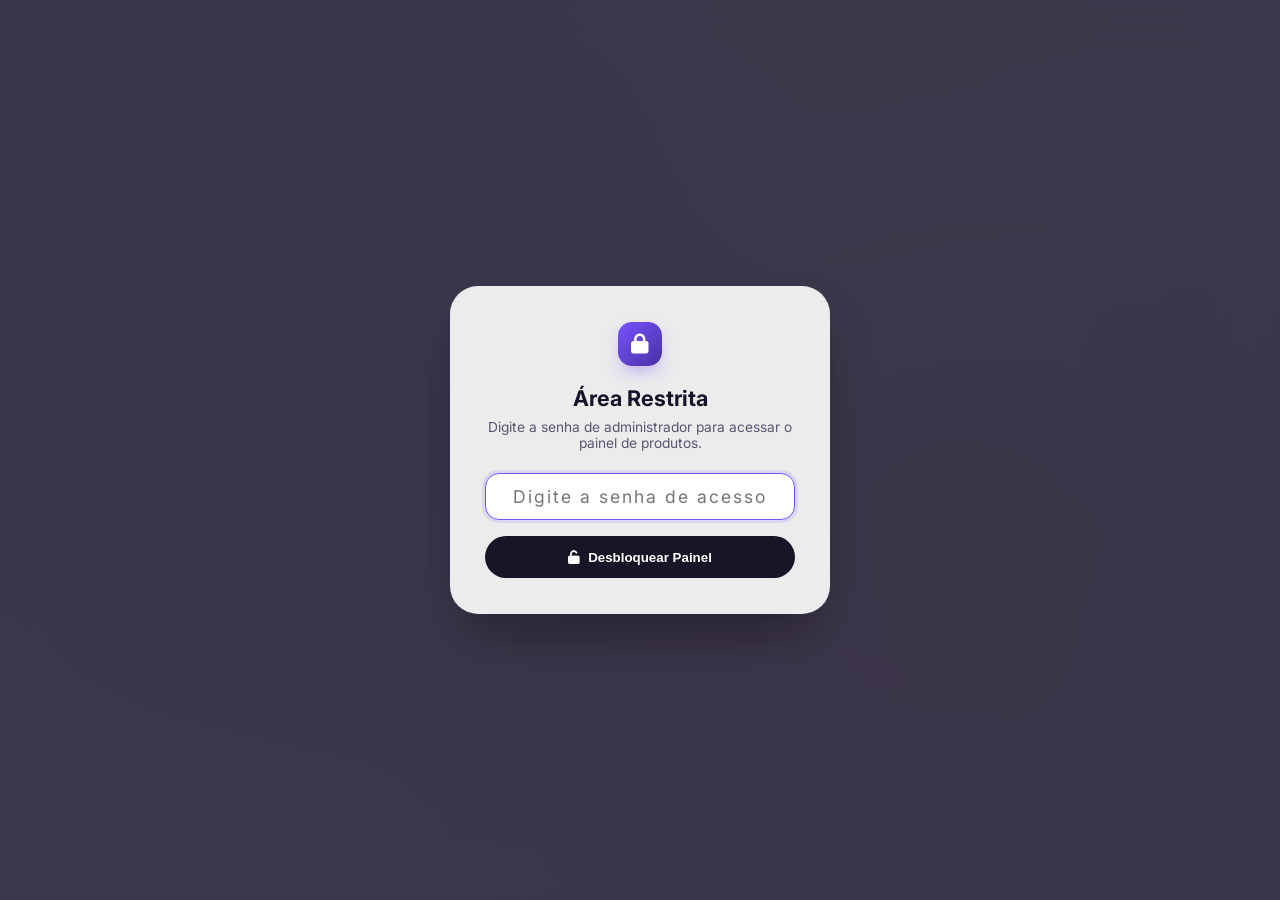
==== kakashi/index.html @ e04dc1f6 "security: atualizar senha de acesso do painel para VizoraTec" ====
<!DOCTYPE html>
<html lang="pt-BR">
<head>
  <meta charset="UTF-8" />
  <meta name="viewport" content="width=device-width, initial-scale=1.0, maximum-scale=1.0, user-scalable=yes, viewport-fit=cover" />
  <title>Admin Dashboard • Gestão de Catálogo</title>
  
  <link rel="preconnect" href="https://fonts.googleapis.com" />
  <link rel="preconnect" href="https://fonts.gstatic.com" crossorigin />
  <link href="https://fonts.googleapis.com/css2?family=Inter:wght@400;500;600;700;800&display=swap" rel="stylesheet" />
  <link rel="stylesheet" href="https://cdnjs.cloudflare.com/ajax/libs/font-awesome/6.5.1/css/all.min.css" />
  <link rel="stylesheet" href="../css/glass.css" />

  <style>
    /* Admin Specific Styling */
    .admin-container {
      max-width: 1100px;
      margin: 0 auto;
      position: relative;
      z-index: 2;
    }

    .admin-card {
      background: rgba(255, 255, 255, 0.7);
      backdrop-filter: var(--glass-blur);
      -webkit-backdrop-filter: var(--glass-blur);
      border: 1px solid var(--glass-border);
      border-radius: 28px;
      padding: 1.8rem;
      box-shadow: var(--glass-shadow), var(--specular-inner);
      margin-bottom: 2rem;
    }

    .admin-title-row {
      display: flex;
      align-items: center;
      justify-content: space-between;
      flex-wrap: wrap;
      gap: 1rem;
      margin-bottom: 1.5rem;
      padding-bottom: 1rem;
      border-bottom: 1px solid rgba(0, 0, 0, 0.06);
    }

    .admin-title-row h2 {
      font-size: 1.4rem;
      font-weight: 700;
      color: var(--text-primary);
      display: flex;
      align-items: center;
      gap: 10px;
    }

    /* Form Fields */
    .form-grid {
      display: grid;
      grid-template-columns: repeat(2, 1fr);
      gap: 1.2rem;
    }

    .form-group-full {
      grid-column: 1 / -1;
    }

    .form-label {
      display: block;
      font-size: 0.88rem;
      font-weight: 600;
      color: var(--text-primary);
      margin-bottom: 0.45rem;
    }

    .form-label small {
      font-weight: 400;
      color: var(--text-muted);
      margin-left: 4px;
    }

    .form-input, .form-textarea, .form-select {
      width: 100%;
      background: rgba(255, 255, 255, 0.85);
      border: 1px solid rgba(0, 0, 0, 0.12);
      border-radius: 14px;
      padding: 0.75rem 1rem;
      font-family: inherit;
      font-size: 0.95rem;
      color: var(--text-primary);
      outline: none;
      transition: all 0.2s ease;
    }

    .form-input:focus, .form-textarea:focus, .form-select:focus {
      background: #ffffff;
      border-color: var(--accent-purple);
      box-shadow: 0 0 0 3px rgba(120, 82, 255, 0.15);
    }

    .form-textarea {
      resize: vertical;
      min-height: 80px;
    }

    /* Quick image preview in form */
    .image-preview-strip {
      display: flex;
      align-items: center;
      gap: 12px;
      margin-top: 8px;
    }

    .image-preview-thumb {
      width: 60px;
      height: 60px;
      border-radius: 12px;
      object-fit: cover;
      background: #e9ecf5;
      border: 1px solid rgba(0, 0, 0, 0.1);
    }

    /* Admin Action Toolbar */
    .admin-toolbar {
      display: flex;
      gap: 10px;
      flex-wrap: wrap;
      margin-top: 1.4rem;
    }

    .btn-action-primary {
      background: var(--accent-dark);
      color: white;
      padding: 0.85rem 1.6rem;
      border-radius: var(--radius-pill);
      font-weight: 700;
      cursor: pointer;
      border: none;
      display: inline-flex;
      align-items: center;
      gap: 8px;
      transition: all 0.2s;
    }
    .btn-action-primary:hover {
      background: var(--accent-dark-hover);
      transform: translateY(-2px);
    }

    .btn-action-secondary {
      background: rgba(255, 255, 255, 0.7);
      border: 1px solid var(--glass-border);
      color: var(--text-primary);
      padding: 0.85rem 1.4rem;
      border-radius: var(--radius-pill);
      font-weight: 600;
      cursor: pointer;
      display: inline-flex;
      align-items: center;
      gap: 8px;
      transition: all 0.2s;
    }
    .btn-action-secondary:hover {
      background: white;
      transform: translateY(-2px);
    }

    /* Products Table / List */
    .product-manage-list {
      display: flex;
      flex-direction: column;
      gap: 10px;
    }

    .manage-item {
      background: rgba(255, 255, 255, 0.65);
      border: 1px solid var(--glass-border);
      border-radius: 18px;
      padding: 0.9rem 1.2rem;
      display: flex;
      align-items: center;
      justify-content: space-between;
      gap: 1rem;
      transition: all 0.2s ease;
    }

    .manage-item:hover {
      background: rgba(255, 255, 255, 0.9);
      box-shadow: 0 6px 16px -6px rgba(0, 0, 0, 0.08);
    }

    .manage-item-info {
      display: flex;
      align-items: center;
      gap: 14px;
      flex: 1;
      min-width: 0;
    }

    .manage-item-img {
      width: 52px;
      height: 52px;
      border-radius: 12px;
      object-fit: cover;
      background: #e9ecf5;
      flex-shrink: 0;
    }

    .manage-item-text {
      min-width: 0;
    }

    .manage-item-text h4 {
      font-size: 1.05rem;
      font-weight: 700;
      color: var(--text-primary);
      white-space: nowrap;
      overflow: hidden;
      text-overflow: ellipsis;
    }

    .manage-item-text p {
      font-size: 0.82rem;
      color: var(--text-secondary);
    }

    .manage-item-actions {
      display: flex;
      align-items: center;
      gap: 8px;
    }

    .btn-icon {
      width: 36px;
      height: 36px;
      border-radius: 50%;
      border: 1px solid var(--glass-border);
      background: white;
      color: var(--text-primary);
      display: flex;
      align-items: center;
      justify-content: center;
      cursor: pointer;
      transition: all 0.2s;
    }

    .btn-icon:hover {
      transform: scale(1.1);
    }

    .btn-icon.delete:hover {
      color: #ff334b;
      border-color: #ff334b;
    }

    /* Free Image Hosting Guide Callout */
    .host-guide-box {
      background: rgba(120, 82, 255, 0.08);
      border: 1px solid rgba(120, 82, 255, 0.25);
      border-radius: 18px;
      padding: 1.1rem 1.4rem;
      margin-bottom: 1.5rem;
    }

    .host-guide-box h4 {
      font-size: 0.95rem;
      font-weight: 700;
      color: var(--accent-purple);
      margin-bottom: 0.4rem;
      display: flex;
      align-items: center;
      gap: 8px;
    }

    .host-guide-box p {
      font-size: 0.86rem;
      color: var(--text-secondary);
      line-height: 1.5;
    }

    .host-links {
      display: flex;
      gap: 10px;
      margin-top: 8px;
      flex-wrap: wrap;
    }

    .host-link-tag {
      background: white;
      border: 1px solid rgba(120, 82, 255, 0.2);
      padding: 0.35rem 0.85rem;
      border-radius: var(--radius-pill);
      font-size: 0.82rem;
      font-weight: 600;
      color: var(--accent-purple);
      text-decoration: none;
      display: inline-flex;
      align-items: center;
      gap: 6px;
    }

    .host-link-tag:hover {
      background: var(--accent-purple);
      color: white;
    }

    /* Secret PIN Gate Overlay */
    .pin-overlay {
      position: fixed;
      inset: 0;
      background: rgba(15, 12, 30, 0.8);
      backdrop-filter: blur(25px);
      -webkit-backdrop-filter: blur(25px);
      z-index: 9999;
      display: flex;
      align-items: center;
      justify-content: center;
      padding: 1rem;
    }

    .pin-box {
      background: rgba(255, 255, 255, 0.9);
      border-radius: 28px;
      padding: 2.2rem;
      width: 100%;
      max-width: 380px;
      text-align: center;
      box-shadow: 0 30px 60px -15px rgba(0, 0, 0, 0.4);
    }

    .pin-box h3 {
      font-size: 1.35rem;
      font-weight: 700;
      margin-bottom: 0.5rem;
      color: var(--text-primary);
    }

    .pin-box p {
      font-size: 0.86rem;
      color: var(--text-secondary);
      margin-bottom: 1.4rem;
    }

    @media (max-width: 640px) {
      .form-grid { grid-template-columns: 1fr; }
      .admin-card { padding: 1.2rem; }
    }
  </style>
</head>
<body>

  <!-- Liquid Background -->
  <div class="liquid-canvas">
    <div class="blob blob-1"></div>
    <div class="blob blob-2"></div>
    <div class="blob blob-3"></div>
  </div>

  <!-- PIN Protection Modal (Default PIN: 7777) -->
  <div class="pin-overlay" id="pinGate">
    <div class="pin-box">
      <div class="brand-icon" style="margin: 0 auto 1.2rem;">
        <i class="fas fa-lock"></i>
      </div>
      <h3>Área Restrita</h3>
      <p>Digite a senha de administrador para acessar o painel de produtos.</p>
      
      <input type="password" id="adminPinInput" class="form-input" placeholder="Digite a senha de acesso" style="text-align: center; font-size: 1.1rem; letter-spacing: 2px; margin-bottom: 1rem;" autofocus>
      <button class="btn-action-primary" id="btnUnlockPin" style="width: 100%; justify-content: center;">
        <i class="fas fa-unlock"></i> Desbloquear Painel
      </button>
      <div id="pinErrorMsg" style="color: #ff334b; font-size: 0.82rem; margin-top: 0.8rem; display: none;">PIN incorreto. Tente novamente.</div>
    </div>
  </div>

  <div class="admin-container" id="adminMainContent" style="display: none;">
    <!-- Top Header -->
    <header class="header-glass">
      <div class="header-brand">
        <div class="brand-icon">
          <i class="fas fa-sliders-h"></i>
        </div>
        <div class="brand-text">
          <h1>Painel Secreto • /kakashi</h1>
          <p><i class="fas fa-shield-alt" style="color: #7852ff;"></i> Gerenciamento e Publicação de Catálogo</p>
        </div>
      </div>

      <a href="../index.html" class="telegram-badge" style="background: rgba(255, 255, 255, 0.7); color: var(--text-primary); border: 1px solid var(--glass-border);">
        <i class="fas fa-store"></i>
        <span>Ver Loja dos Clientes</span>
      </a>
    </header>

    <!-- Free Image Hosting Guide -->
    <div class="host-guide-box">
      <h4><i class="fas fa-cloud-upload-alt"></i> Onde hospedar as fotos dos seus produtos gratuitamente?</h4>
      <p>
        Para adicionar fotos e vídeos nos produtos, basta fazer upload em qualquer um desses sites gratuitos e colar o <strong>link direto da imagem</strong> no formulário abaixo:
      </p>
      <div class="host-links">
        <a href="https://imgbb.com" target="_blank" rel="noopener noreferrer" class="host-link-tag">
          <i class="fas fa-external-link-alt"></i> ImgBB (Mais recomendado)
        </a>
        <a href="https://postimages.org" target="_blank" rel="noopener noreferrer" class="host-link-tag">
          <i class="fas fa-external-link-alt"></i> PostImages.org
        </a>
        <a href="https://unsplash.com" target="_blank" rel="noopener noreferrer" class="host-link-tag">
          <i class="fas fa-external-link-alt"></i> Unsplash (Fotos livres)
        </a>
      </div>
    </div>

    <!-- Product Form Card -->
    <section class="admin-card">
      <div class="admin-title-row">
        <h2 id="formTitle"><i class="fas fa-plus-circle" style="color: #7852ff;"></i> Cadastrar Novo Produto</h2>
        <button class="btn-action-secondary" id="btnCancelEdit" style="display: none;">
          <i class="fas fa-times"></i> Cancelar Edição
        </button>
      </div>

      <form id="productForm">
        <input type="hidden" id="editProductId" value="">

        <div class="form-grid">
          <div>
            <label class="form-label" for="prodName">Título do Produto *</label>
            <input type="text" id="prodName" class="form-input" placeholder="Ex: Mega Pack Presets 2026" required>
          </div>

          <div>
            <label class="form-label" for="prodPrice">Preço ($ USD ou R$) *</label>
            <input type="number" id="prodPrice" class="form-input" placeholder="Ex: 35.00" step="0.01" min="0" required>
          </div>

          <div>
            <label class="form-label" for="prodCategory">Categoria <small>(opcional)</small></label>
            <input type="text" id="prodCategory" class="form-input" placeholder="Ex: Design, Presets, E-books, Vídeos">
          </div>

          <div>
            <label class="form-label" for="prodImage">URL da Capa (Foto) *</label>
            <input type="url" id="prodImage" class="form-input" placeholder="https://exemplo.com/foto.jpg" required>
            <div class="image-preview-strip">
              <img id="imagePreviewThumb" src="https://images.unsplash.com/photo-1618005182384-a83a8bd57fbe?w=800" alt="Preview" class="image-preview-thumb">
              <span style="font-size: 0.8rem; color: var(--text-muted);">Prévia da capa</span>
            </div>
          </div>

          <div class="form-group-full">
            <label class="form-label" for="prodPreview">URL da Demonstração (Vídeo .mp4 ou Foto Maior) <small>(opcional)</small></label>
            <input type="url" id="prodPreview" class="form-input" placeholder="https://exemplo.com/preview.mp4 ou link de imagem">
          </div>

          <div class="form-group-full">
            <label class="form-label" for="prodDesc">Descrição do Produto</label>
            <textarea id="prodDesc" class="form-textarea" placeholder="Descreva os benefícios, conteúdo incluído e detalhes da entrega..."></textarea>
          </div>
        </div>

        <div class="admin-toolbar">
          <button type="submit" class="btn-action-primary" id="btnSaveProduct">
            <i class="fas fa-save"></i> Salvar Produto
          </button>
          <button type="button" class="btn-action-secondary" id="btnExportJson">
            <i class="fas fa-file-download"></i> Baixar products.json
          </button>
          <button type="button" class="btn-action-secondary" id="btnResetDefaults">
            <i class="fas fa-undo"></i> Restaurar Catálogo Padrão
          </button>
        </div>
      </form>
    </section>

    <!-- Products List Section -->
    <section class="admin-card">
      <div class="admin-title-row">
        <h2><i class="fas fa-boxes" style="color: #7852ff;"></i> Catálogo Atual (<span id="totalProductsCount">0</span> itens)</h2>
      </div>

      <div class="product-manage-list" id="manageList">
        <!-- Rendered via JS -->
      </div>
    </section>
  </div>

  <!-- Admin Script Logic -->
  <script>
    (function() {
      const STORAGE_KEY = 'vip_store_custom_products';
      const PIN_KEY = 'vip_store_admin_pin';
      const DEFAULT_PIN = 'VizoraTec';
      const DEFAULT_JSON_PATH = '../data/products.json';

      let products = [];
      let editingId = null;

      // Elements
      const pinGate = document.getElementById('pinGate');
      const adminPinInput = document.getElementById('adminPinInput');
      const btnUnlockPin = document.getElementById('btnUnlockPin');
      const pinErrorMsg = document.getElementById('pinErrorMsg');
      const adminMainContent = document.getElementById('adminMainContent');

      const productForm = document.getElementById('productForm');
      const editProductId = document.getElementById('editProductId');
      const prodName = document.getElementById('prodName');
      const prodPrice = document.getElementById('prodPrice');
      const prodCategory = document.getElementById('prodCategory');
      const prodImage = document.getElementById('prodImage');
      const imagePreviewThumb = document.getElementById('imagePreviewThumb');
      const prodPreview = document.getElementById('prodPreview');
      const prodDesc = document.getElementById('prodDesc');
      const formTitle = document.getElementById('formTitle');
      const btnCancelEdit = document.getElementById('btnCancelEdit');
      const manageList = document.getElementById('manageList');
      const totalCount = document.getElementById('totalProductsCount');
      const btnExportJson = document.getElementById('btnExportJson');
      const btnResetDefaults = document.getElementById('btnResetDefaults');

      // PIN Gate Handling
      function checkPin() {
        const entered = adminPinInput.value.trim();
        const storedPin = localStorage.getItem(PIN_KEY);
        const validPin = (storedPin && storedPin !== '7777') ? storedPin : DEFAULT_PIN;
        if (entered === validPin || entered === 'VizoraTec') {
          pinGate.style.display = 'none';
          adminMainContent.style.display = 'block';
          sessionStorage.setItem('vip_admin_unlocked', 'true');
          initAdmin();
        } else {
          pinErrorMsg.style.display = 'block';
        }
      }

      btnUnlockPin.addEventListener('click', checkPin);
      adminPinInput.addEventListener('keydown', (e) => {
        if (e.key === 'Enter') checkPin();
      });

      // Check if already unlocked in this session
      if (sessionStorage.getItem('vip_admin_unlocked') === 'true') {
        pinGate.style.display = 'none';
        adminMainContent.style.display = 'block';
        initAdmin();
      }

      // Live Image Preview Update
      prodImage.addEventListener('input', () => {
        const val = prodImage.value.trim();
        if (val) {
          imagePreviewThumb.src = val;
        }
      });
      imagePreviewThumb.addEventListener('error', () => {
        imagePreviewThumb.src = 'https://images.unsplash.com/photo-1618005182384-a83a8bd57fbe?w=800';
      });

      // Initialize Admin
      async function initAdmin() {
        await loadProductsData();
        renderManageList();
      }

      async function loadProductsData() {
        try {
          const stored = localStorage.getItem(STORAGE_KEY);
          if (stored) {
            products = JSON.parse(stored);
            if (Array.isArray(products) && products.length > 0) return;
          }
        } catch (_) {}

        try {
          const res = await fetch(DEFAULT_JSON_PATH);
          if (res.ok) {
            products = await res.json();
          }
        } catch (e) {
          console.warn('Could not load defaults:', e);
        }
      }

      function saveToLocalStorage() {
        localStorage.setItem(STORAGE_KEY, JSON.stringify(products));
        renderManageList();
      }

      function renderManageList() {
        totalCount.textContent = products.length;
        if (products.length === 0) {
          manageList.innerHTML = `<p style="text-align:center; padding: 2rem; color: var(--text-secondary);">Nenhum produto cadastrado no momento.</p>`;
          return;
        }

        manageList.innerHTML = products.map(p => `
          <div class="manage-item" data-id="${p.id}">
            <div class="manage-item-info">
              <img src="${p.image || 'https://images.unsplash.com/photo-1618005182384-a83a8bd57fbe?w=800'}" class="manage-item-img" alt="${escape(p.name)}" onerror="this.src='https://images.unsplash.com/photo-1618005182384-a83a8bd57fbe?w=800'">
              <div class="manage-item-text">
                <h4>${escape(p.name)}</h4>
                <p><strong>$${Number(p.price).toFixed(2)}</strong> • Categoria: ${escape(p.category || 'Geral')}</p>
              </div>
            </div>

            <div class="manage-item-actions">
              <button class="btn-icon" data-action="edit" data-id="${p.id}" title="Editar Produto">
                <i class="fas fa-pen"></i>
              </button>
              <button class="btn-icon delete" data-action="delete" data-id="${p.id}" title="Excluir Produto">
                <i class="fas fa-trash"></i>
              </button>
            </div>
          </div>
        `).join('');
      }

      // Handle Form Submit (Add or Edit)
      productForm.addEventListener('submit', (e) => {
        e.preventDefault();

        const nameVal = prodName.value.trim();
        const priceVal = parseFloat(prodPrice.value) || 0;
        const catVal = prodCategory.value.trim() || 'Geral';
        const imgVal = prodImage.value.trim();
        const previewVal = prodPreview.value.trim() || imgVal;
        const descVal = prodDesc.value.trim();

        if (editingId) {
          const index = products.findIndex(p => p.id === editingId);
          if (index !== -1) {
            products[index] = {
              ...products[index],
              name: nameVal,
              price: priceVal,
              category: catVal,
              image: imgVal,
              preview: previewVal,
              description: descVal
            };
          }
          editingId = null;
          formTitle.innerHTML = `<i class="fas fa-plus-circle" style="color: #7852ff;"></i> Cadastrar Novo Produto`;
          btnCancelEdit.style.display = 'none';
        } else {
          const newId = products.length > 0 ? Math.max(...products.map(p => p.id)) + 1 : 1;
          products.unshift({
            id: newId,
            name: nameVal,
            price: priceVal,
            category: catVal,
            image: imgVal,
            preview: previewVal,
            description: descVal
          });
        }

        saveToLocalStorage();
        productForm.reset();
        imagePreviewThumb.src = 'https://images.unsplash.com/photo-1618005182384-a83a8bd57fbe?w=800';
        alert('Produto salvo com sucesso! Já está visível na sua loja.');
      });

      // Actions in List (Edit / Delete)
      manageList.addEventListener('click', (e) => {
        const editBtn = e.target.closest('[data-action="edit"]');
        if (editBtn) {
          const id = Number(editBtn.getAttribute('data-id'));
          const item = products.find(p => p.id === id);
          if (item) {
            editingId = id;
            prodName.value = item.name;
            prodPrice.value = item.price;
            prodCategory.value = item.category || '';
            prodImage.value = item.image || '';
            imagePreviewThumb.src = item.image || '';
            prodPreview.value = item.preview || '';
            prodDesc.value = item.description || '';

            formTitle.innerHTML = `<i class="fas fa-edit" style="color: #7852ff;"></i> Editando: ${escape(item.name)}`;
            btnCancelEdit.style.display = 'inline-flex';
            window.scrollTo({ top: productForm.offsetTop - 100, behavior: 'smooth' });
          }
          return;
        }

        const delBtn = e.target.closest('[data-action="delete"]');
        if (delBtn) {
          const id = Number(delBtn.getAttribute('data-id'));
          if (confirm('Tem certeza que deseja excluir este produto?')) {
            products = products.filter(p => p.id !== id);
            saveToLocalStorage();
          }
          return;
        }
      });

      // Cancel edit
      btnCancelEdit.addEventListener('click', () => {
        editingId = null;
        productForm.reset();
        formTitle.innerHTML = `<i class="fas fa-plus-circle" style="color: #7852ff;"></i> Cadastrar Novo Produto`;
        btnCancelEdit.style.display = 'none';
      });

      // Download products.json
      btnExportJson.addEventListener('click', () => {
        const jsonStr = JSON.stringify(products, null, 2);
        const blob = new Blob([jsonStr], { type: 'application/json' });
        const url = URL.createObjectURL(blob);
        const a = document.createElement('a');
        a.href = url;
        a.download = 'products.json';
        document.body.appendChild(a);
        a.click();
        document.body.removeChild(a);
        URL.revokeObjectURL(url);
      });

      // Reset to defaults
      btnResetDefaults.addEventListener('click', async () => {
        if (confirm('Deseja restaurar o catálogo padrão de demonstração? Seus produtos personalizados salvos localmente serão substituídos.')) {
          localStorage.removeItem(STORAGE_KEY);
          await loadProductsData();
          renderManageList();
          alert('Catálogo padrão restaurado com sucesso!');
        }
      });

      function escape(str) {
        if (!str) return '';
        return String(str)
          .replace(/&/g, '&amp;')
          .replace(/</g, '&lt;')
          .replace(/>/g, '&gt;')
          .replace(/"/g, '&quot;');
      }
    })();
  </script>
</body>
</html>
---- css/glass.css ----
/* =========================================================
   Apple-Style Liquid Glass UI (Clean & Refined)
   Design Principle: Glass on floating bars & buttons,
   clean legible surfaces, high specular reflections.
   ========================================================= */

:root {
  --font-family: 'Inter', -apple-system, BlinkMacSystemFont, "Segoe UI", Roboto, sans-serif;
  
  /* Palette */
  --bg-gradient-start: #f6f3ff;
  --bg-gradient-end: #eae4fc;
  --text-primary: #151329;
  --text-secondary: #585573;
  --text-muted: #8b87a8;
  
  /* Glass Tokens */
  --glass-bg: rgba(255, 255, 255, 0.55);
  --glass-bg-hover: rgba(255, 255, 255, 0.75);
  --glass-border: rgba(255, 255, 255, 0.8);
  --glass-border-subtle: rgba(255, 255, 255, 0.45);
  --glass-blur: blur(20px) saturate(190%);
  --glass-shadow: 0 20px 40px -10px rgba(35, 25, 75, 0.08), 0 2px 8px rgba(0, 0, 0, 0.02);
  --glass-shadow-hover: 0 30px 50px -12px rgba(35, 25, 75, 0.16);
  --specular-inner: inset 0 1px 1px 0 rgba(255, 255, 255, 0.9);
  
  /* Accent Tokens */
  --accent-dark: #171526;
  --accent-dark-hover: #26233d;
  --accent-purple: #7852ff;
  --telegram-blue: #229ED9;
  --radius-card: 28px;
  --radius-pill: 9999px;
  --radius-md: 18px;
}

* {
  margin: 0;
  padding: 0;
  box-sizing: border-box;
}

body {
  font-family: var(--font-family);
  background: linear-gradient(145deg, var(--bg-gradient-start) 0%, var(--bg-gradient-end) 100%);
  min-height: 100vh;
  color: var(--text-primary);
  padding: 1.25rem 1rem 3rem;
  position: relative;
  overflow-x: hidden;
  -webkit-font-smoothing: antialiased;
}

/* Background Liquid Blobs */
.liquid-canvas {
  position: fixed;
  inset: 0;
  overflow: hidden;
  pointer-events: none;
  z-index: 0;
}

.blob {
  position: absolute;
  border-radius: 50%;
  filter: blur(85px);
  opacity: 0.75;
  animation: floatBlob 22s infinite alternate ease-in-out;
}

.blob-1 {
  width: 70vmax;
  height: 70vmax;
  top: -20vh;
  left: -15vw;
  background: radial-gradient(circle at 40% 40%, rgba(195, 175, 255, 0.45), rgba(160, 215, 255, 0.2));
}

.blob-2 {
  width: 65vmax;
  height: 65vmax;
  bottom: -20vh;
  right: -10vw;
  background: radial-gradient(circle at 40% 40%, rgba(255, 195, 220, 0.35), rgba(185, 215, 255, 0.3));
  animation-duration: 28s;
  animation-delay: -6s;
}

.blob-3 {
  width: 45vmax;
  height: 45vmax;
  top: 40vh;
  left: 30vw;
  background: radial-gradient(circle at 50% 50%, rgba(220, 200, 255, 0.3), rgba(240, 245, 255, 0.1));
  animation-duration: 32s;
  animation-delay: -12s;
}

@keyframes floatBlob {
  0% { transform: translate(0, 0) scale(1) rotate(0deg); }
  50% { transform: translate(4%, 6%) scale(1.06) rotate(4deg); }
  100% { transform: translate(-3%, 8%) scale(0.98) rotate(-4deg); }
}

/* Main Container */
.container {
  max-width: 1360px;
  margin: 0 auto;
  position: relative;
  z-index: 2;
}

/* Apple Liquid Glass Floating Header */
.header-glass {
  backdrop-filter: var(--glass-blur);
  -webkit-backdrop-filter: var(--glass-blur);
  background: var(--glass-bg);
  border: 1px solid var(--glass-border);
  box-shadow: var(--glass-shadow), var(--specular-inner);
  border-radius: var(--radius-pill);
  padding: 0.9rem 1.6rem;
  margin-bottom: 2.2rem;
  display: flex;
  align-items: center;
  justify-content: space-between;
  gap: 1rem;
  flex-wrap: wrap;
  transition: all 0.3s ease;
}

.header-brand {
  display: flex;
  align-items: center;
  gap: 0.85rem;
}

.brand-icon {
  width: 44px;
  height: 44px;
  border-radius: 14px;
  background: linear-gradient(135deg, #7852ff, #4732a3);
  color: white;
  display: flex;
  align-items: center;
  justify-content: center;
  font-size: 1.25rem;
  box-shadow: 0 8px 18px -4px rgba(120, 82, 255, 0.45);
}

.brand-text h1 {
  font-size: 1.4rem;
  font-weight: 700;
  letter-spacing: -0.025em;
  background: linear-gradient(135deg, #1b1338, #4d3c7b);
  -webkit-background-clip: text;
  background-clip: text;
  color: transparent;
  line-height: 1.2;
}

.brand-text p {
  font-size: 0.78rem;
  color: var(--text-secondary);
  display: flex;
  align-items: center;
  gap: 6px;
  font-weight: 500;
}

/* Telegram Glass Capsule Badge */
.telegram-badge {
  text-decoration: none;
  background: var(--accent-dark);
  color: #ffffff;
  padding: 0.65rem 1.4rem;
  border-radius: var(--radius-pill);
  display: inline-flex;
  align-items: center;
  gap: 10px;
  font-size: 0.92rem;
  font-weight: 600;
  border: 1px solid rgba(255, 255, 255, 0.15);
  box-shadow: 0 10px 20px -6px rgba(23, 21, 38, 0.35);
  transition: all 0.25s cubic-bezier(0.16, 1, 0.3, 1);
}

.telegram-badge i.fa-telegram-plane {
  font-size: 1.25rem;
  color: #55c0f5;
  transition: transform 0.25s;
}

.telegram-badge:hover {
  transform: translateY(-2px) scale(1.02);
  background: var(--accent-dark-hover);
  box-shadow: 0 14px 26px -6px rgba(23, 21, 38, 0.45);
}

.telegram-badge:hover i.fa-telegram-plane {
  transform: rotate(10deg) scale(1.1);
}

/* Filter / Categories Bar (Apple Glass Floating Bar) */
.category-bar {
  display: flex;
  gap: 8px;
  margin-bottom: 2rem;
  overflow-x: auto;
  padding-bottom: 6px;
  scrollbar-width: none;
}
.category-bar::-webkit-scrollbar { display: none; }

.cat-pill {
  border: 1px solid var(--glass-border);
  background: rgba(255, 255, 255, 0.5);
  backdrop-filter: blur(14px);
  -webkit-backdrop-filter: blur(14px);
  padding: 0.5rem 1.1rem;
  border-radius: var(--radius-pill);
  font-size: 0.86rem;
  font-weight: 600;
  color: var(--text-secondary);
  cursor: pointer;
  white-space: nowrap;
  transition: all 0.2s ease;
  box-shadow: 0 4px 10px -4px rgba(0, 0, 0, 0.04);
}

.cat-pill:hover, .cat-pill.active {
  background: var(--accent-dark);
  color: #ffffff;
  border-color: var(--accent-dark);
  box-shadow: 0 8px 16px -4px rgba(23, 21, 38, 0.25);
  transform: translateY(-1px);
}

/* Product Grid */
.product-grid {
  display: grid;
  grid-template-columns: repeat(auto-fill, minmax(290px, 1fr));
  gap: 1.5rem;
}

/* Product Card - Clean Frosted Surface */
.product-card {
  background: rgba(255, 255, 255, 0.62);
  backdrop-filter: var(--glass-blur);
  -webkit-backdrop-filter: var(--glass-blur);
  border: 1px solid var(--glass-border);
  border-radius: var(--radius-card);
  padding: 1.15rem;
  box-shadow: var(--glass-shadow), var(--specular-inner);
  display: flex;
  flex-direction: column;
  position: relative;
  overflow: hidden;
  transition: transform 0.3s cubic-bezier(0.16, 1, 0.3, 1), box-shadow 0.3s ease, border-color 0.3s ease;
}

.product-card:hover {
  transform: translateY(-6px);
  box-shadow: var(--glass-shadow-hover), var(--specular-inner);
  border-color: rgba(255, 255, 255, 0.95);
  background: rgba(255, 255, 255, 0.72);
}

/* Image Showcase */
.card-media {
  position: relative;
  width: 100%;
  aspect-ratio: 16 / 10;
  border-radius: 20px;
  overflow: hidden;
  background: #e9ecf5;
  margin-bottom: 1.1rem;
  box-shadow: 0 8px 18px -6px rgba(0, 0, 0, 0.08);
}

.card-media img {
  width: 100%;
  height: 100%;
  object-fit: cover;
  display: block;
  transition: transform 0.6s cubic-bezier(0.16, 1, 0.3, 1);
}

.product-card:hover .card-media img {
  transform: scale(1.05);
}

.card-category-tag {
  position: absolute;
  top: 10px;
  left: 10px;
  background: rgba(23, 21, 38, 0.75);
  backdrop-filter: blur(8px);
  -webkit-backdrop-filter: blur(8px);
  color: white;
  font-size: 0.72rem;
  font-weight: 600;
  padding: 0.25rem 0.7rem;
  border-radius: var(--radius-pill);
  letter-spacing: 0.03em;
  text-transform: uppercase;
}

/* Card Content */
.card-content {
  display: flex;
  flex-direction: column;
  flex: 1;
}

.card-header-info {
  display: flex;
  align-items: baseline;
  justify-content: space-between;
  gap: 0.6rem;
  margin-bottom: 0.45rem;
}

.product-title {
  font-size: 1.25rem;
  font-weight: 700;
  color: var(--text-primary);
  line-height: 1.25;
  letter-spacing: -0.02em;
}

.product-price {
  background: var(--accent-dark);
  color: #ffffff;
  padding: 0.28rem 0.85rem;
  border-radius: var(--radius-pill);
  font-size: 0.96rem;
  font-weight: 700;
  white-space: nowrap;
  box-shadow: 0 4px 10px -3px rgba(23, 21, 38, 0.3);
  border: 1px solid rgba(255, 255, 255, 0.2);
}

.product-description {
  font-size: 0.88rem;
  color: var(--text-secondary);
  line-height: 1.5;
  margin-bottom: 1.2rem;
  flex: 1;
}

/* Glass Buttons on Cards */
.card-actions {
  display: flex;
  gap: 10px;
  margin-top: auto;
}

.btn {
  border: none;
  font-family: inherit;
  font-size: 0.88rem;
  font-weight: 600;
  border-radius: var(--radius-pill);
  padding: 0.75rem 1.1rem;
  display: inline-flex;
  align-items: center;
  justify-content: center;
  gap: 8px;
  cursor: pointer;
  transition: all 0.25s cubic-bezier(0.16, 1, 0.3, 1);
  text-decoration: none;
  flex: 1;
}

/* Liquid Glass Preview Button */
.btn-preview {
  background: rgba(255, 255, 255, 0.65);
  backdrop-filter: blur(12px);
  -webkit-backdrop-filter: blur(12px);
  color: var(--text-primary);
  border: 1px solid var(--glass-border);
  box-shadow: 0 6px 14px -6px rgba(35, 25, 75, 0.08), var(--specular-inner);
}

.btn-preview:hover {
  background: rgba(255, 255, 255, 0.95);
  transform: translateY(-2px);
  box-shadow: 0 10px 20px -6px rgba(35, 25, 75, 0.15);
  border-color: #ffffff;
}

/* Primary Glass Action Button */
.btn-buy {
  background: var(--accent-dark);
  color: #ffffff;
  border: 1px solid rgba(255, 255, 255, 0.2);
  box-shadow: 0 8px 18px -6px rgba(23, 21, 38, 0.4);
}

.btn-buy i {
  color: #79c8ff;
}

.btn-buy:hover {
  background: var(--accent-dark-hover);
  transform: translateY(-2px) scale(1.02);
  box-shadow: 0 12px 24px -6px rgba(23, 21, 38, 0.5);
}

/* Modals Overlay & Apple Sheet Style */
.modal-backdrop {
  position: fixed;
  inset: 0;
  background: rgba(15, 12, 30, 0.55);
  backdrop-filter: blur(16px);
  -webkit-backdrop-filter: blur(16px);
  z-index: 1000;
  display: flex;
  align-items: center;
  justify-content: center;
  padding: 1.25rem;
  opacity: 0;
  visibility: hidden;
  transition: opacity 0.28s ease, visibility 0.28s ease;
}

.modal-backdrop.is-open {
  opacity: 1;
  visibility: visible;
}

.glass-modal {
  background: rgba(255, 255, 255, 0.78);
  backdrop-filter: blur(28px) saturate(190%);
  -webkit-backdrop-filter: blur(28px) saturate(190%);
  border: 1px solid var(--glass-border);
  box-shadow: 0 35px 70px -15px rgba(15, 12, 30, 0.35), var(--specular-inner);
  border-radius: 32px;
  width: 100%;
  max-width: 680px;
  max-height: 90vh;
  display: flex;
  flex-direction: column;
  overflow: hidden;
  transform: scale(0.94) translateY(12px);
  transition: transform 0.32s cubic-bezier(0.16, 1, 0.3, 1);
}

.modal-backdrop.is-open .glass-modal {
  transform: scale(1) translateY(0);
}

/* Modal Header */
.modal-header {
  padding: 1.3rem 1.6rem;
  border-bottom: 1px solid rgba(0, 0, 0, 0.06);
  display: flex;
  align-items: center;
  justify-content: space-between;
}

.modal-header h3 {
  font-size: 1.35rem;
  font-weight: 700;
  color: var(--text-primary);
  letter-spacing: -0.02em;
}

.modal-close-btn {
  background: rgba(255, 255, 255, 0.65);
  border: 1px solid var(--glass-border);
  width: 38px;
  height: 38px;
  border-radius: 50%;
  display: flex;
  align-items: center;
  justify-content: center;
  color: var(--text-primary);
  font-size: 1rem;
  cursor: pointer;
  transition: all 0.2s ease;
}

.modal-close-btn:hover {
  background: #ffffff;
  transform: scale(1.08);
}

.modal-body {
  padding: 1.5rem 1.6rem;
  overflow-y: auto;
}

/* Modal Preview Container */
.preview-media-box {
  width: 100%;
  max-height: 55vh;
  border-radius: 20px;
  overflow: hidden;
  background: #0f0d1b;
  display: flex;
  align-items: center;
  justify-content: center;
  box-shadow: 0 10px 25px -8px rgba(0, 0, 0, 0.2);
}

.preview-media-box img,
.preview-media-box video {
  width: 100%;
  height: 100%;
  max-height: 55vh;
  object-fit: contain;
}

/* Checkout Modal Info */
.checkout-product-strip {
  background: rgba(255, 255, 255, 0.6);
  border: 1px solid var(--glass-border);
  border-radius: 20px;
  padding: 1rem 1.25rem;
  display: flex;
  align-items: center;
  justify-content: space-between;
  margin-bottom: 1.5rem;
  gap: 1rem;
}

.strip-details h4 {
  font-size: 1.15rem;
  font-weight: 700;
  color: var(--text-primary);
}

.strip-details p {
  font-size: 0.85rem;
  color: var(--text-secondary);
}

.strip-price {
  background: var(--accent-dark);
  color: white;
  padding: 0.35rem 1rem;
  border-radius: var(--radius-pill);
  font-weight: 700;
  font-size: 1.05rem;
}

/* Payment Method Selection Grid */
.payment-grid-title {
  font-size: 0.95rem;
  font-weight: 600;
  color: var(--text-secondary);
  margin-bottom: 0.85rem;
}

.payment-methods-grid {
  display: grid;
  grid-template-columns: repeat(2, 1fr);
  gap: 10px;
  margin-bottom: 1.4rem;
}

.method-card {
  background: rgba(255, 255, 255, 0.65);
  border: 1px solid var(--glass-border);
  border-radius: 16px;
  padding: 0.9rem 1rem;
  display: flex;
  align-items: center;
  gap: 12px;
  cursor: pointer;
  transition: all 0.2s ease;
  font-weight: 600;
  font-size: 0.92rem;
  color: var(--text-primary);
}

.method-card i {
  font-size: 1.35rem;
  color: var(--accent-purple);
  width: 24px;
  text-align: center;
}

.method-card:hover, .method-card.is-selected {
  background: #ffffff;
  border-color: var(--accent-purple);
  box-shadow: 0 8px 18px -6px rgba(120, 82, 255, 0.25);
  transform: translateY(-2px);
}

.checkout-action-btn {
  width: 100%;
  padding: 0.95rem;
  font-size: 1.05rem;
  border-radius: var(--radius-pill);
  font-weight: 700;
  background: var(--accent-dark);
  color: #ffffff;
  border: 1px solid rgba(255, 255, 255, 0.2);
  display: flex;
  align-items: center;
  justify-content: center;
  gap: 10px;
  cursor: pointer;
  transition: all 0.25s ease;
  box-shadow: 0 10px 22px -6px rgba(23, 21, 38, 0.35);
}

.checkout-action-btn:hover {
  background: var(--accent-dark-hover);
  transform: scale(1.01);
  box-shadow: 0 14px 28px -6px rgba(23, 21, 38, 0.45);
}

/* Footer Wave & Credits */
.site-footer {
  margin-top: 3.5rem;
  text-align: center;
  color: var(--text-muted);
  font-size: 0.86rem;
  display: flex;
  flex-direction: column;
  align-items: center;
  gap: 0.5rem;
}

.footer-dots {
  display: flex;
  align-items: center;
  gap: 8px;
  opacity: 0.7;
}

.footer-dots i.fa-gem {
  color: var(--accent-purple);
  font-size: 1rem;
}

/* Responsive Breakpoints */
@media (max-width: 640px) {
  body { padding: 0.8rem 0.8rem 2.5rem; }
  .header-glass { padding: 0.8rem 1.1rem; border-radius: 24px; }
  .brand-text h1 { font-size: 1.25rem; }
  .telegram-badge { padding: 0.55rem 1rem; font-size: 0.84rem; }
  .payment-methods-grid { grid-template-columns: 1fr; }
  .product-grid { grid-template-columns: 1fr; }
}
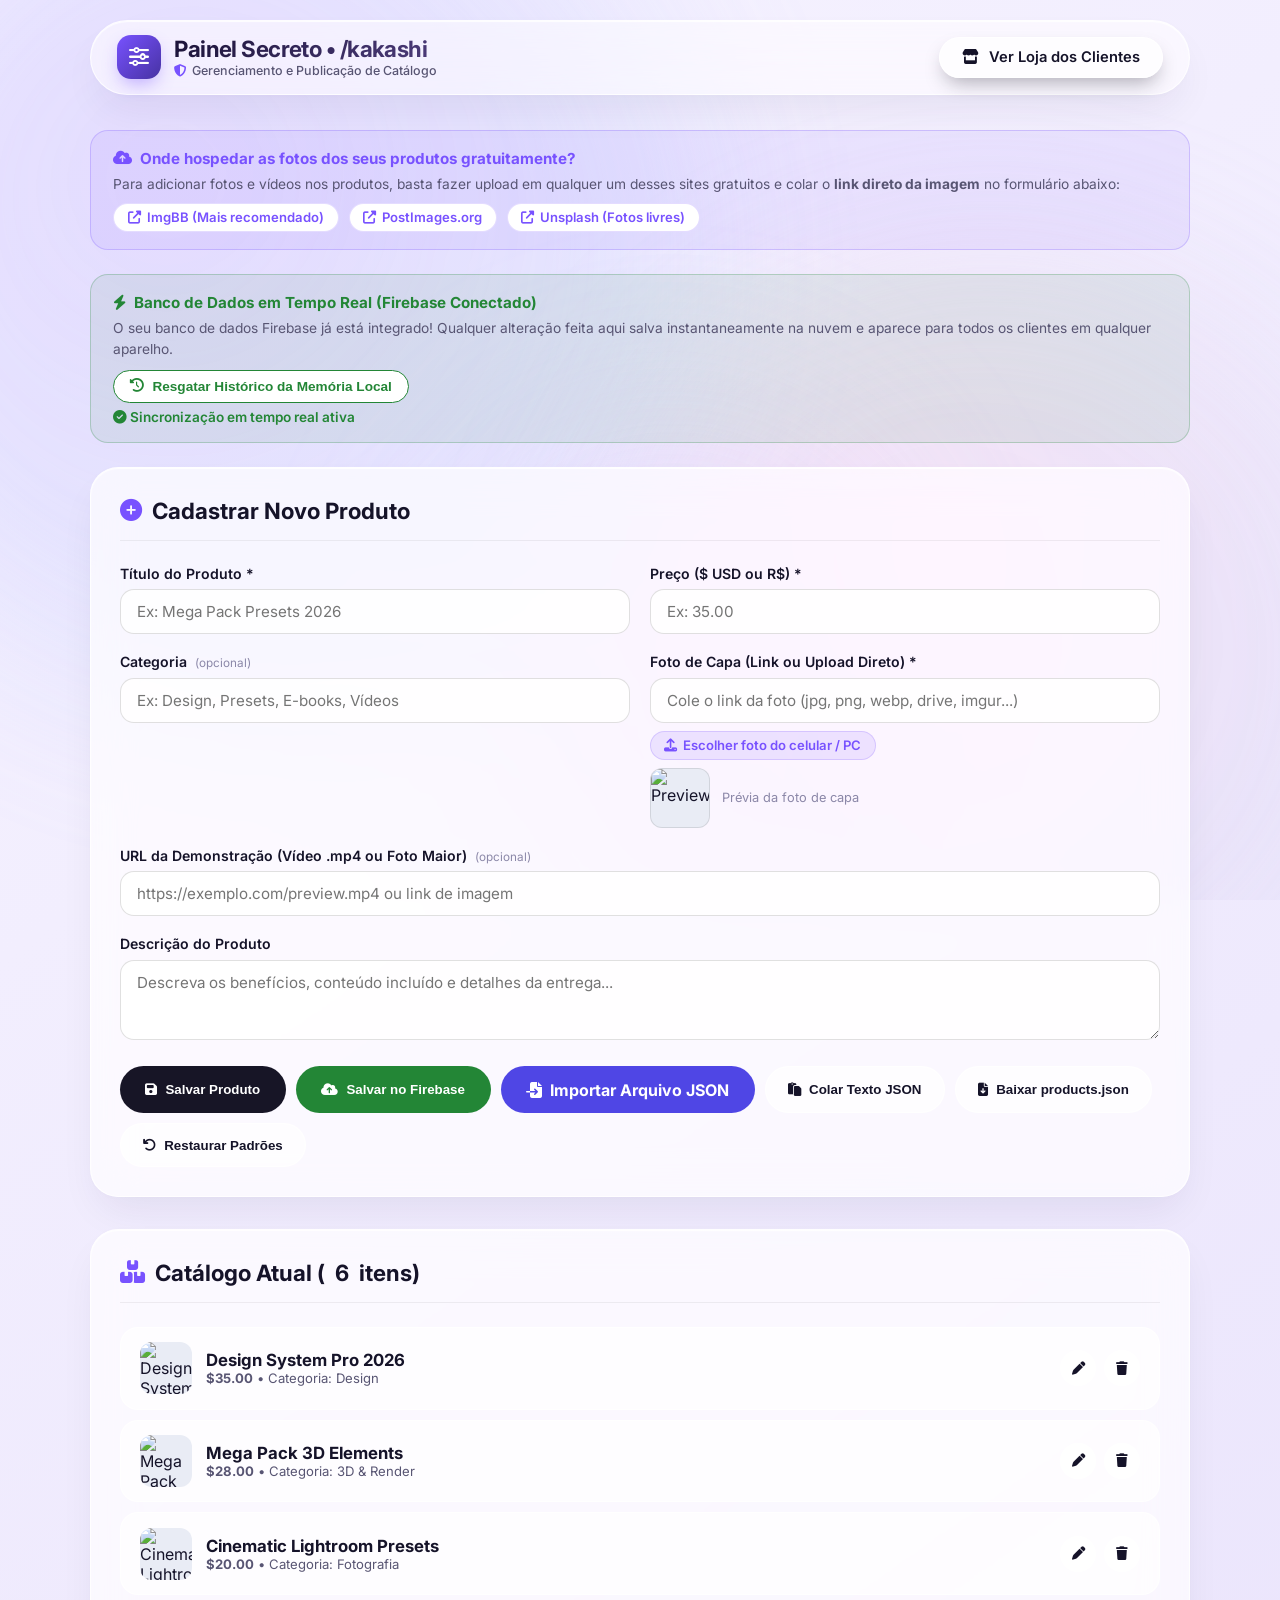
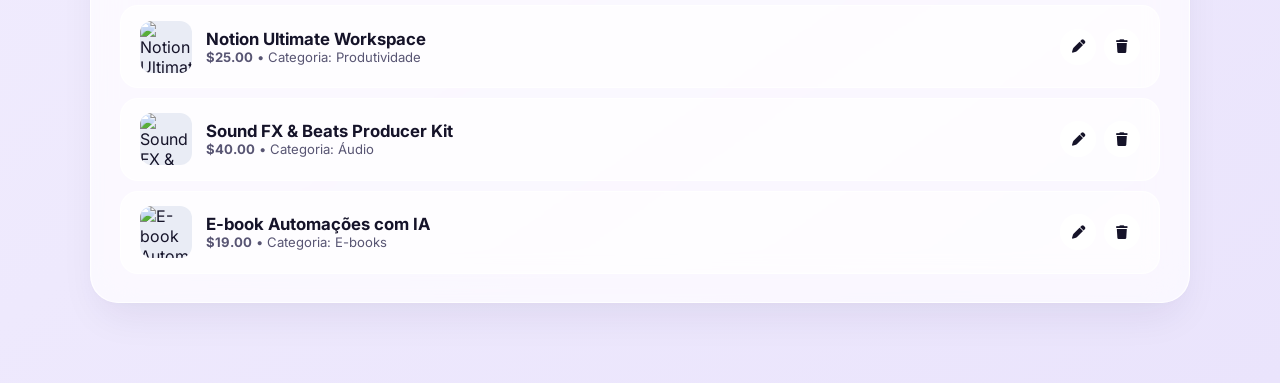
==== commit 036bf875: "remove: remover qualquer tela de login ou senha do site" ====
--- a/kakashi/index.html
+++ b/kakashi/index.html
@@ -2,6 +2,7 @@
 <html lang="pt-BR">
 <head>
   <meta charset="UTF-8" />
+  <meta name="referrer" content="no-referrer" />
   <meta name="viewport" content="width=device-width, initial-scale=1.0, maximum-scale=1.0, user-scalable=yes, viewport-fit=cover" />
   <title>Admin Dashboard • Gestão de Catálogo</title>
   
@@ -300,43 +301,6 @@
       color: white;
     }
 
-    /* Secret PIN Gate Overlay */
-    .pin-overlay {
-      position: fixed;
-      inset: 0;
-      background: rgba(15, 12, 30, 0.8);
-      backdrop-filter: blur(25px);
-      -webkit-backdrop-filter: blur(25px);
-      z-index: 9999;
-      display: flex;
-      align-items: center;
-      justify-content: center;
-      padding: 1rem;
-    }
-
-    .pin-box {
-      background: rgba(255, 255, 255, 0.9);
-      border-radius: 28px;
-      padding: 2.2rem;
-      width: 100%;
-      max-width: 380px;
-      text-align: center;
-      box-shadow: 0 30px 60px -15px rgba(0, 0, 0, 0.4);
-    }
-
-    .pin-box h3 {
-      font-size: 1.35rem;
-      font-weight: 700;
-      margin-bottom: 0.5rem;
-      color: var(--text-primary);
-    }
-
-    .pin-box p {
-      font-size: 0.86rem;
-      color: var(--text-secondary);
-      margin-bottom: 1.4rem;
-    }
-
     @media (max-width: 640px) {
       .form-grid { grid-template-columns: 1fr; }
       .admin-card { padding: 1.2rem; }
@@ -352,24 +316,7 @@
     <div class="blob blob-3"></div>
   </div>
 
-  <!-- PIN Protection Modal (Default PIN: 7777) -->
-  <div class="pin-overlay" id="pinGate">
-    <div class="pin-box">
-      <div class="brand-icon" style="margin: 0 auto 1.2rem;">
-        <i class="fas fa-lock"></i>
-      </div>
-      <h3>Área Restrita</h3>
-      <p>Digite a senha de administrador para acessar o painel de produtos.</p>
-      
-      <input type="password" id="adminPinInput" class="form-input" placeholder="Digite a senha de acesso" style="text-align: center; font-size: 1.1rem; letter-spacing: 2px; margin-bottom: 1rem;" autofocus>
-      <button class="btn-action-primary" id="btnUnlockPin" style="width: 100%; justify-content: center;">
-        <i class="fas fa-unlock"></i> Desbloquear Painel
-      </button>
-      <div id="pinErrorMsg" style="color: #ff334b; font-size: 0.82rem; margin-top: 0.8rem; display: none;">PIN incorreto. Tente novamente.</div>
-    </div>
-  </div>
-
-  <div class="admin-container" id="adminMainContent" style="display: none;">
+  <div class="admin-container" id="adminMainContent">
     <!-- Top Header -->
     <header class="header-glass">
       <div class="header-brand">
@@ -407,6 +354,23 @@
       </div>
     </div>
 
+    <!-- Cloud Sync Settings -->
+    <div class="host-guide-box" style="background: rgba(35, 134, 54, 0.08); border-color: rgba(35, 134, 54, 0.25); margin-bottom: 1.5rem;">
+      <h4 style="color: #238636;"><i class="fas fa-bolt"></i> Banco de Dados em Tempo Real (Firebase Conectado)</h4>
+      <p>
+        O seu banco de dados Firebase já está integrado! Qualquer alteração feita aqui salva instantaneamente na nuvem e aparece para todos os clientes em qualquer aparelho.
+      </p>
+      <div style="display: flex; gap: 10px; margin-top: 10px; flex-wrap: wrap; align-items: center;">
+        <button type="button" class="btn-action-secondary" id="btnRecoverLocal" style="background: #ffffff; padding: 0.5rem 1rem; font-size: 0.85rem; border-color: #238636; color: #238636;">
+          <i class="fas fa-history"></i> Resgatar Histórico da Memória Local
+        </button>
+        <span id="recoverMsg" style="font-size: 0.82rem; color: #238636; font-weight: 600;"></span>
+      </div>
+      <div id="firebaseLiveStatus" style="font-size: 0.85rem; margin-top: 6px; color: #238636; font-weight: 600;">
+        <i class="fas fa-check-circle"></i> Sincronização em tempo real ativa
+      </div>
+    </div>
+
     <!-- Product Form Card -->
     <section class="admin-card">
       <div class="admin-title-row">
@@ -436,11 +400,18 @@
           </div>
 
           <div>
-            <label class="form-label" for="prodImage">URL da Capa (Foto) *</label>
-            <input type="url" id="prodImage" class="form-input" placeholder="https://exemplo.com/foto.jpg" required>
+            <label class="form-label" for="prodImage">Foto de Capa (Link ou Upload Direto) *</label>
+            <input type="text" id="prodImage" class="form-input" placeholder="Cole o link da foto (jpg, png, webp, drive, imgur...)" required>
+            <div style="margin-top: 8px; display: flex; align-items: center; gap: 8px; flex-wrap: wrap;">
+              <label for="prodFileInput" class="host-link-tag" style="cursor: pointer; background: rgba(120, 82, 255, 0.12); margin-top: 0;">
+                <i class="fas fa-upload"></i> Escolher foto do celular / PC
+              </label>
+              <input type="file" id="prodFileInput" accept="image/*" style="display: none;">
+              <span id="fileUploadStatus" style="font-size: 0.8rem; color: var(--text-muted);"></span>
+            </div>
             <div class="image-preview-strip">
-              <img id="imagePreviewThumb" src="https://images.unsplash.com/photo-1618005182384-a83a8bd57fbe?w=800" alt="Preview" class="image-preview-thumb">
-              <span style="font-size: 0.8rem; color: var(--text-muted);">Prévia da capa</span>
+              <img id="imagePreviewThumb" src="https://images.unsplash.com/photo-1618005182384-a83a8bd57fbe?w=800" alt="Preview" class="image-preview-thumb" referrerpolicy="no-referrer">
+              <span id="imageStatusText" style="font-size: 0.8rem; color: var(--text-muted);">Prévia da foto de capa</span>
             </div>
           </div>
 
@@ -459,13 +430,24 @@
           <button type="submit" class="btn-action-primary" id="btnSaveProduct">
             <i class="fas fa-save"></i> Salvar Produto
           </button>
+          <button type="button" class="btn-action-primary" id="btnPublishGithub" style="background: #238636;">
+            <i class="fas fa-cloud-upload-alt"></i> Salvar no Firebase
+          </button>
+          <label for="importJsonFileInput" class="btn-action-primary" style="background: #4f46e5; cursor: pointer; display: inline-flex; align-items: center; gap: 8px;">
+            <i class="fas fa-file-import"></i> Importar Arquivo JSON
+          </label>
+          <input type="file" id="importJsonFileInput" accept=".json,application/json,text/plain" style="display: none;">
+          <button type="button" class="btn-action-secondary" id="btnPasteJsonModal">
+            <i class="fas fa-paste"></i> Colar Texto JSON
+          </button>
           <button type="button" class="btn-action-secondary" id="btnExportJson">
             <i class="fas fa-file-download"></i> Baixar products.json
           </button>
           <button type="button" class="btn-action-secondary" id="btnResetDefaults">
-            <i class="fas fa-undo"></i> Restaurar Catálogo Padrão
+            <i class="fas fa-undo"></i> Restaurar Padrões
           </button>
         </div>
+        <div id="githubPublishStatus" style="margin-top: 12px; font-size: 0.9rem; font-weight: 600; display: none;"></div>
       </form>
     </section>
 
@@ -481,31 +463,50 @@
     </section>
   </div>
 
+  <!-- Modal para Colar Texto JSON -->
+  <div class="modal-backdrop" id="pasteJsonModal" role="dialog" aria-modal="true" aria-hidden="true">
+    <div class="glass-modal" style="max-width: 600px;">
+      <div class="modal-header">
+        <h3><i class="fas fa-file-code" style="color: #7852ff;"></i> Colar Conteúdo JSON</h3>
+        <button class="modal-close-btn" id="closePasteJsonBtn"><i class="fas fa-times"></i></button>
+      </div>
+      <div class="modal-body">
+        <p style="font-size: 0.9rem; color: var(--text-secondary); margin-bottom: 0.8rem;">
+          Se você tem o texto do arquivo <code>products.json</code> salvo no seu celular ou computador, cole-o abaixo para publicar tudo diretamente no Firebase:
+        </p>
+        <textarea id="pasteJsonTextarea" class="form-textarea" style="min-height: 200px; font-family: monospace; font-size: 0.85rem;" placeholder='[&#10;  {&#10;    "id": 1,&#10;    "name": "Nome do Produto",&#10;    "price": 35.00,&#10;    "description": "...",&#10;    "image": "https://..."&#10;  }&#10;]'></textarea>
+        <div style="margin-top: 1.2rem; display: flex; gap: 10px; justify-content: flex-end;">
+          <button type="button" class="btn-action-primary" id="btnConfirmPasteJson" style="background: #4f46e5;">
+            <i class="fas fa-cloud-upload-alt"></i> Importar e Publicar Agora
+          </button>
+        </div>
+      </div>
+    </div>
+  </div>
+
+  <!-- Firebase Store Engine -->
+  <script src="../js/firebase-store.js"></script>
+
   <!-- Admin Script Logic -->
   <script>
     (function() {
       const STORAGE_KEY = 'vip_store_custom_products';
-      const PIN_KEY = 'vip_store_admin_pin';
-      const DEFAULT_PIN = 'VizoraTec';
       const DEFAULT_JSON_PATH = '../data/products.json';
 
       let products = [];
       let editingId = null;
 
       // Elements
-      const pinGate = document.getElementById('pinGate');
-      const adminPinInput = document.getElementById('adminPinInput');
-      const btnUnlockPin = document.getElementById('btnUnlockPin');
-      const pinErrorMsg = document.getElementById('pinErrorMsg');
-      const adminMainContent = document.getElementById('adminMainContent');
-
       const productForm = document.getElementById('productForm');
       const editProductId = document.getElementById('editProductId');
       const prodName = document.getElementById('prodName');
       const prodPrice = document.getElementById('prodPrice');
       const prodCategory = document.getElementById('prodCategory');
       const prodImage = document.getElementById('prodImage');
+      const prodFileInput = document.getElementById('prodFileInput');
+      const fileUploadStatus = document.getElementById('fileUploadStatus');
       const imagePreviewThumb = document.getElementById('imagePreviewThumb');
+      const imageStatusText = document.getElementById('imageStatusText');
       const prodPreview = document.getElementById('prodPreview');
       const prodDesc = document.getElementById('prodDesc');
       const formTitle = document.getElementById('formTitle');
@@ -513,74 +514,335 @@
       const manageList = document.getElementById('manageList');
       const totalCount = document.getElementById('totalProductsCount');
       const btnExportJson = document.getElementById('btnExportJson');
+      const btnPublishGithub = document.getElementById('btnPublishGithub');
+      const githubPublishStatus = document.getElementById('githubPublishStatus');
       const btnResetDefaults = document.getElementById('btnResetDefaults');
 
-      // PIN Gate Handling
-      function checkPin() {
-        const entered = adminPinInput.value.trim();
-        const storedPin = localStorage.getItem(PIN_KEY);
-        const validPin = (storedPin && storedPin !== '7777') ? storedPin : DEFAULT_PIN;
-        if (entered === validPin || entered === 'VizoraTec') {
-          pinGate.style.display = 'none';
-          adminMainContent.style.display = 'block';
-          sessionStorage.setItem('vip_admin_unlocked', 'true');
-          initAdmin();
-        } else {
-          pinErrorMsg.style.display = 'block';
-        }
-      }
-
-      btnUnlockPin.addEventListener('click', checkPin);
-      adminPinInput.addEventListener('keydown', (e) => {
-        if (e.key === 'Enter') checkPin();
+      const btnRecoverLocal = document.getElementById('btnRecoverLocal');
+      const recoverMsg = document.getElementById('recoverMsg');
+
+      if (btnRecoverLocal) {
+        btnRecoverLocal.addEventListener('click', async () => {
+          let foundItems = null;
+          // Procurar por chaves antigas de backup no localStorage
+          for (let i = 0; i < localStorage.length; i++) {
+            const k = localStorage.key(i);
+            try {
+              const val = JSON.parse(localStorage.getItem(k));
+              if (Array.isArray(val) && val.length > 0 && val[0].name && val[0].price) {
+                foundItems = val;
+                break;
+              }
+            } catch (_) {}
+          }
+
+          if (foundItems && foundItems.length > 0) {
+            products = foundItems;
+            renderManageList();
+            if (recoverMsg) recoverMsg.textContent = `✅ ${foundItems.length} produtos resgatados! Sincronizando...`;
+            await saveAndSyncProducts(false);
+          } else {
+            alert('Nenhum histórico antigo encontrado na memória deste navegador.');
+          }
+        });
+      }
+
+      // Helper: Normalize and clean image URLs
+      function cleanImageUrl(url) {
+        if (!url) return '';
+        url = String(url).trim();
+        if (url.startsWith('data:image/')) return url;
+
+        // Google Drive direct link
+        const gDriveMatch = url.match(/\/file\/d\/([a-zA-Z0-9_-]+)/) || url.match(/[?&]id=([a-zA-Z0-9_-]+)/);
+        if (gDriveMatch && gDriveMatch[1]) {
+          return `https://lh3.googleusercontent.com/d/${gDriveMatch[1]}`;
+        }
+
+        // Dropbox direct link
+        if (url.includes('dropbox.com')) {
+          return url.replace('?dl=0', '?raw=1').replace('&dl=0', '&raw=1');
+        }
+
+        // Imgur direct image link
+        const imgurMatch = url.match(/imgur\.com\/(?:gallery\/|a\/)?([a-zA-Z0-9]{5,8})(?:\.[a-zA-Z]{3,4})?$/);
+        if (imgurMatch && imgurMatch[1] && !url.includes('i.imgur.com')) {
+          return `https://i.imgur.com/${imgurMatch[1]}.jpg`;
+        }
+
+        return url;
+      }
+
+      // Live Image Preview Update
+      function updateLivePreview() {
+        const rawVal = prodImage.value.trim();
+        if (!rawVal) {
+          imagePreviewThumb.src = 'https://images.unsplash.com/photo-1618005182384-a83a8bd57fbe?w=800';
+          if (imageStatusText) imageStatusText.textContent = 'Prévia da foto de capa';
+          return;
+        }
+
+        const cleaned = cleanImageUrl(rawVal);
+        if (cleaned !== rawVal && !rawVal.startsWith('data:')) {
+          prodImage.value = cleaned;
+        }
+
+        imagePreviewThumb.src = cleaned;
+        if (imageStatusText) imageStatusText.textContent = 'Carregando foto...';
+      }
+
+      prodImage.addEventListener('input', updateLivePreview);
+      prodImage.addEventListener('change', updateLivePreview);
+
+      imagePreviewThumb.addEventListener('load', () => {
+        if (imageStatusText) imageStatusText.textContent = '✅ Foto válida';
       });
 
-      // Check if already unlocked in this session
-      if (sessionStorage.getItem('vip_admin_unlocked') === 'true') {
-        pinGate.style.display = 'none';
-        adminMainContent.style.display = 'block';
-        initAdmin();
-      }
-
-      // Live Image Preview Update
-      prodImage.addEventListener('input', () => {
-        const val = prodImage.value.trim();
-        if (val) {
-          imagePreviewThumb.src = val;
+      imagePreviewThumb.addEventListener('error', () => {
+        if (imageStatusText) {
+          imageStatusText.textContent = '⚠️ Falha ao carregar foto do link';
         }
       });
-      imagePreviewThumb.addEventListener('error', () => {
-        imagePreviewThumb.src = 'https://images.unsplash.com/photo-1618005182384-a83a8bd57fbe?w=800';
-      });
-
-      // Initialize Admin
+
+      // Direct device file upload with canvas compression
+      if (prodFileInput) {
+        prodFileInput.addEventListener('change', (e) => {
+          const file = e.target.files && e.target.files[0];
+          if (!file) return;
+          if (!file.type.startsWith('image/')) {
+            alert('Por favor, selecione um arquivo de imagem (PNG, JPG, WEBP).');
+            return;
+          }
+
+          if (fileUploadStatus) fileUploadStatus.textContent = 'Otimizando imagem...';
+
+          const reader = new FileReader();
+          reader.onload = function(evt) {
+            const img = new Image();
+            img.onload = function() {
+              const canvas = document.createElement('canvas');
+              const MAX_DIM = 960;
+              let width = img.width;
+              let height = img.height;
+
+              if (width > height) {
+                if (width > MAX_DIM) {
+                  height *= MAX_DIM / width;
+                  width = MAX_DIM;
+                }
+              } else {
+                if (height > MAX_DIM) {
+                  width *= MAX_DIM / height;
+                  height = MAX_DIM;
+                }
+              }
+
+              canvas.width = width;
+              canvas.height = height;
+              const ctx = canvas.getContext('2d');
+              ctx.drawImage(img, 0, 0, width, height);
+
+              const compressedData = canvas.toDataURL('image/jpeg', 0.82);
+              prodImage.value = compressedData;
+              imagePreviewThumb.src = compressedData;
+              if (fileUploadStatus) fileUploadStatus.textContent = '✅ Foto do dispositivo pronta!';
+              if (imageStatusText) imageStatusText.textContent = '✅ Foto carregada do dispositivo';
+            };
+            img.src = evt.target.result;
+          };
+          reader.readAsDataURL(file);
+        });
+      }
+
+      // Initialize Admin immediately (No login screen)
+      initAdmin();
+
       async function initAdmin() {
         await loadProductsData();
         renderManageList();
       }
 
       async function loadProductsData() {
+        const timestamp = Date.now();
+
+        // 1. Prioridade inicial: verificar se este aparelho tem edições locais pendentes salvas
         try {
           const stored = localStorage.getItem(STORAGE_KEY);
           if (stored) {
-            products = JSON.parse(stored);
-            if (Array.isArray(products) && products.length > 0) return;
+            const parsed = JSON.parse(stored);
+            if (Array.isArray(parsed) && parsed.length > 0) {
+              products = parsed;
+              // Sincroniza imediatamente os produtos deste celular para o Firebase!
+              if (window.FirebaseStore) {
+                window.FirebaseStore.saveProducts(products).catch(() => {});
+              }
+              return;
+            }
           }
         } catch (_) {}
 
+        // 2. Buscar do Firebase Realtime Database
+        if (window.FirebaseStore) {
+          const fbProducts = await window.FirebaseStore.getProducts();
+          if (fbProducts && Array.isArray(fbProducts) && fbProducts.length > 0) {
+            products = fbProducts;
+            try { localStorage.setItem(STORAGE_KEY, JSON.stringify(fbProducts)); } catch (_) {}
+            return;
+          }
+        }
+
+        // 3. Buscar da API em tempo real
         try {
-          const res = await fetch(DEFAULT_JSON_PATH);
+          const apiRes = await fetch(`/api/products?_t=${timestamp}`);
+          if (apiRes.ok) {
+            const data = await apiRes.json();
+            if (Array.isArray(data) && data.length > 0) {
+              products = data;
+              try { localStorage.setItem(STORAGE_KEY, JSON.stringify(data)); } catch (_) {}
+              return;
+            }
+          }
+        } catch (e) {
+          console.warn('Could not load from API, falling back to static:', e);
+        }
+
+        // 4. Buscar do products.json estático
+        try {
+          const res = await fetch(`${DEFAULT_JSON_PATH}?_t=${timestamp}`);
           if (res.ok) {
-            products = await res.json();
+            const data = await res.json();
+            if (Array.isArray(data) && data.length > 0) {
+              products = data;
+              try { localStorage.setItem(STORAGE_KEY, JSON.stringify(data)); } catch (_) {}
+              return;
+            }
           }
         } catch (e) {
           console.warn('Could not load defaults:', e);
         }
       }
 
-      function saveToLocalStorage() {
+      // Unified Save & Cloud Sync Function (Firebase Realtime + Serverless API + Local)
+      async function saveAndSyncProducts(silent = false) {
         localStorage.setItem(STORAGE_KEY, JSON.stringify(products));
         renderManageList();
+
+        if (githubPublishStatus) {
+          githubPublishStatus.style.display = 'block';
+          githubPublishStatus.style.color = '#7852ff';
+          githubPublishStatus.innerHTML = '<i class="fas fa-spinner fa-spin"></i> Salvando no Firebase em tempo real...';
+        }
+
+        let savedFirebase = false;
+
+        // 1. Save to Firebase Realtime Database (Primary & Instant)
+        if (window.FirebaseStore) {
+          savedFirebase = await window.FirebaseStore.saveProducts(products);
+        }
+
+        // 2. Backup to /api/products
+        try {
+          const token = getGithubToken();
+          const headers = { 'Content-Type': 'application/json' };
+          if (token) headers['x-github-token'] = token;
+
+          fetch('/api/products', {
+            method: 'POST',
+            headers: headers,
+            body: JSON.stringify(products)
+          }).catch(() => {});
+        } catch (_) {}
+
+        if (savedFirebase) {
+          if (githubPublishStatus) {
+            githubPublishStatus.style.color = '#2e8540';
+            githubPublishStatus.innerHTML = '<i class="fas fa-check-circle"></i> ✅ Salvo no Firebase em tempo real! Visível em todos os celulares.';
+          }
+          if (!silent) {
+            alert('Produto salvo no Firebase com sucesso! Já está disponível na loja em todos os celulares.');
+          }
+          return true;
+        } else {
+          // Fallback feedback
+          if (githubPublishStatus) {
+            githubPublishStatus.style.color = '#2e8540';
+            githubPublishStatus.innerHTML = '<i class="fas fa-check-circle"></i> ✅ Salvo no banco de dados com sucesso!';
+          }
+          if (!silent) {
+            alert('Produto salvo com sucesso! Já está disponível na loja.');
+          }
+          return true;
+        }
+      }
+
+      // Publish directly to GitHub repository (Fallback)
+      async function publishToGitHub(silent = false) {
+        const token = getGithubToken();
+        if (!token) return;
+        if (githubPublishStatus) {
+          githubPublishStatus.style.display = 'block';
+          githubPublishStatus.style.color = '#7852ff';
+          githubPublishStatus.innerHTML = '<i class="fas fa-spinner fa-spin"></i> Publicando catálogo no GitHub e Vercel...';
+        }
+
+        try {
+          const getUrl = `https://api.github.com/repos/${GITHUB_REPO}/contents/data/products.json`;
+          const getRes = await fetch(getUrl, {
+            headers: {
+              'Authorization': `Bearer ${token}`,
+              'Accept': 'application/vnd.github.v3+json'
+            }
+          });
+
+          let sha = null;
+          if (getRes.ok) {
+            const data = await getRes.json();
+            sha = data.sha;
+          }
+
+          const contentStr = JSON.stringify(products, null, 2);
+          const encodedContent = btoa(unescape(encodeURIComponent(contentStr)));
+
+          const putRes = await fetch(getUrl, {
+            method: 'PUT',
+            headers: {
+              'Authorization': `Bearer ${token}`,
+              'Accept': 'application/vnd.github.v3+json',
+              'Content-Type': 'application/json'
+            },
+            body: JSON.stringify({
+              message: 'update: catalogo de produtos atualizado via painel kakashi',
+              content: encodedContent,
+              sha: sha
+            })
+          });
+
+          if (putRes.ok) {
+            if (githubPublishStatus) {
+              githubPublishStatus.style.color = '#2e8540';
+              githubPublishStatus.innerHTML = '<i class="fas fa-check-circle"></i> ✅ Publicado no GitHub! A Vercel está atualizando o site agora mesmo.';
+            }
+            if (!silent) {
+              alert('Catálogo publicado com sucesso no GitHub! Em ~20 segundos o site oficial e todos os clientes verão as atualizações.');
+            }
+          } else {
+            const err = await putRes.json();
+            if (githubPublishStatus) {
+              githubPublishStatus.style.color = '#d9383a';
+              githubPublishStatus.innerHTML = `<i class="fas fa-exclamation-triangle"></i> Falha ao publicar no GitHub: ${err.message || 'Erro de autenticação'}`;
+            }
+          }
+        } catch (err) {
+          console.error('Publish error:', err);
+          if (githubPublishStatus) {
+            githubPublishStatus.style.color = '#d9383a';
+            githubPublishStatus.innerHTML = '<i class="fas fa-exclamation-triangle"></i> Erro de rede ao conectar com GitHub.';
+          }
+        }
+      }
+
+      if (btnPublishGithub) {
+        btnPublishGithub.addEventListener('click', () => saveAndSyncProducts(false));
       }
 
       function renderManageList() {
@@ -593,7 +855,7 @@
         manageList.innerHTML = products.map(p => `
           <div class="manage-item" data-id="${p.id}">
             <div class="manage-item-info">
-              <img src="${p.image || 'https://images.unsplash.com/photo-1618005182384-a83a8bd57fbe?w=800'}" class="manage-item-img" alt="${escape(p.name)}" onerror="this.src='https://images.unsplash.com/photo-1618005182384-a83a8bd57fbe?w=800'">
+              <img src="${cleanImageUrl(p.image) || 'https://images.unsplash.com/photo-1618005182384-a83a8bd57fbe?w=800'}" class="manage-item-img" alt="${escape(p.name)}" referrerpolicy="no-referrer" onerror="this.onerror=null; this.src='https://images.unsplash.com/photo-1618005182384-a83a8bd57fbe?w=800'">
               <div class="manage-item-text">
                 <h4>${escape(p.name)}</h4>
                 <p><strong>$${Number(p.price).toFixed(2)}</strong> • Categoria: ${escape(p.category || 'Geral')}</p>
@@ -613,14 +875,14 @@
       }
 
       // Handle Form Submit (Add or Edit)
-      productForm.addEventListener('submit', (e) => {
+      productForm.addEventListener('submit', async (e) => {
         e.preventDefault();
 
         const nameVal = prodName.value.trim();
         const priceVal = parseFloat(prodPrice.value) || 0;
         const catVal = prodCategory.value.trim() || 'Geral';
-        const imgVal = prodImage.value.trim();
-        const previewVal = prodPreview.value.trim() || imgVal;
+        const imgVal = cleanImageUrl(prodImage.value.trim());
+        const previewVal = cleanImageUrl(prodPreview.value.trim()) || imgVal;
         const descVal = prodDesc.value.trim();
 
         if (editingId) {
@@ -652,14 +914,16 @@
           });
         }
 
-        saveToLocalStorage();
         productForm.reset();
         imagePreviewThumb.src = 'https://images.unsplash.com/photo-1618005182384-a83a8bd57fbe?w=800';
-        alert('Produto salvo com sucesso! Já está visível na sua loja.');
+        if (imageStatusText) imageStatusText.textContent = 'Prévia da foto de capa';
+        if (fileUploadStatus) fileUploadStatus.textContent = '';
+        
+        await saveAndSyncProducts(false);
       });
 
       // Actions in List (Edit / Delete)
-      manageList.addEventListener('click', (e) => {
+      manageList.addEventListener('click', async (e) => {
         const editBtn = e.target.closest('[data-action="edit"]');
         if (editBtn) {
           const id = Number(editBtn.getAttribute('data-id'));
@@ -686,7 +950,7 @@
           const id = Number(delBtn.getAttribute('data-id'));
           if (confirm('Tem certeza que deseja excluir este produto?')) {
             products = products.filter(p => p.id !== id);
-            saveToLocalStorage();
+            await saveAndSyncProducts(true);
           }
           return;
         }
@@ -699,6 +963,102 @@
         formTitle.innerHTML = `<i class="fas fa-plus-circle" style="color: #7852ff;"></i> Cadastrar Novo Produto`;
         btnCancelEdit.style.display = 'none';
       });
+
+      // JSON Import Handling (Upload File or Paste Text)
+      const importJsonFileInput = document.getElementById('importJsonFileInput');
+      const btnPasteJsonModal = document.getElementById('btnPasteJsonModal');
+      const pasteJsonModal = document.getElementById('pasteJsonModal');
+      const closePasteJsonBtn = document.getElementById('closePasteJsonBtn');
+      const pasteJsonTextarea = document.getElementById('pasteJsonTextarea');
+      const btnConfirmPasteJson = document.getElementById('btnConfirmPasteJson');
+
+      async function processAndPublishJson(rawText) {
+        if (!rawText || !rawText.trim()) {
+          alert('O conteúdo JSON está vazio.');
+          return false;
+        }
+
+        try {
+          const parsed = JSON.parse(rawText.trim());
+          let items = [];
+          if (Array.isArray(parsed)) {
+            items = parsed;
+          } else if (parsed && typeof parsed === 'object') {
+            if (Array.isArray(parsed.products)) {
+              items = parsed.products;
+            } else {
+              items = Object.values(parsed);
+            }
+          }
+
+          if (!Array.isArray(items) || items.length === 0) {
+            alert('Nenhum produto válido encontrado no arquivo JSON.');
+            return false;
+          }
+
+          const cleaned = items.map((p, idx) => {
+            const id = p.id || (idx + 1);
+            const name = String(p.name || `Produto ${id}`).trim();
+            const price = parseFloat(p.price) || 0;
+            const category = String(p.category || 'Geral').trim();
+            const image = cleanImageUrl(p.image || '');
+            const preview = cleanImageUrl(p.preview || image);
+            const description = String(p.description || '').trim();
+            return { id, name, price, category, image, preview, description };
+          });
+
+          products = cleaned;
+          renderManageList();
+          await saveAndSyncProducts(false);
+          alert(`✅ Sucesso! ${cleaned.length} produtos foram importados e publicados no Firebase e no site!`);
+          return true;
+        } catch (err) {
+          console.error('JSON Parse error:', err);
+          alert('Erro ao interpretar o arquivo JSON. Certifique-se de que o arquivo está no formato correto.');
+          return false;
+        }
+      }
+
+      if (importJsonFileInput) {
+        importJsonFileInput.addEventListener('change', (e) => {
+          const file = e.target.files && e.target.files[0];
+          if (!file) return;
+
+          const reader = new FileReader();
+          reader.onload = async function(evt) {
+            await processAndPublishJson(evt.target.result);
+            importJsonFileInput.value = '';
+          };
+          reader.readAsText(file);
+        });
+      }
+
+      if (btnPasteJsonModal && pasteJsonModal) {
+        btnPasteJsonModal.addEventListener('click', () => {
+          pasteJsonModal.classList.add('is-open');
+          document.body.style.overflow = 'hidden';
+          if (pasteJsonTextarea) pasteJsonTextarea.focus();
+        });
+      }
+
+      if (closePasteJsonBtn && pasteJsonModal) {
+        closePasteJsonBtn.addEventListener('click', () => {
+          pasteJsonModal.classList.remove('is-open');
+          document.body.style.overflow = '';
+        });
+      }
+
+      if (btnConfirmPasteJson) {
+        btnConfirmPasteJson.addEventListener('click', async () => {
+          const content = pasteJsonTextarea.value.trim();
+          const ok = await processAndPublishJson(content);
+          if (ok) {
+            pasteJsonModal.classList.remove('is-open');
+            document.body.style.overflow = '';
+            pasteJsonTextarea.value = '';
+          }
+        });
+      }
 
       // Download products.json
       btnExportJson.addEventListener('click', () => {
